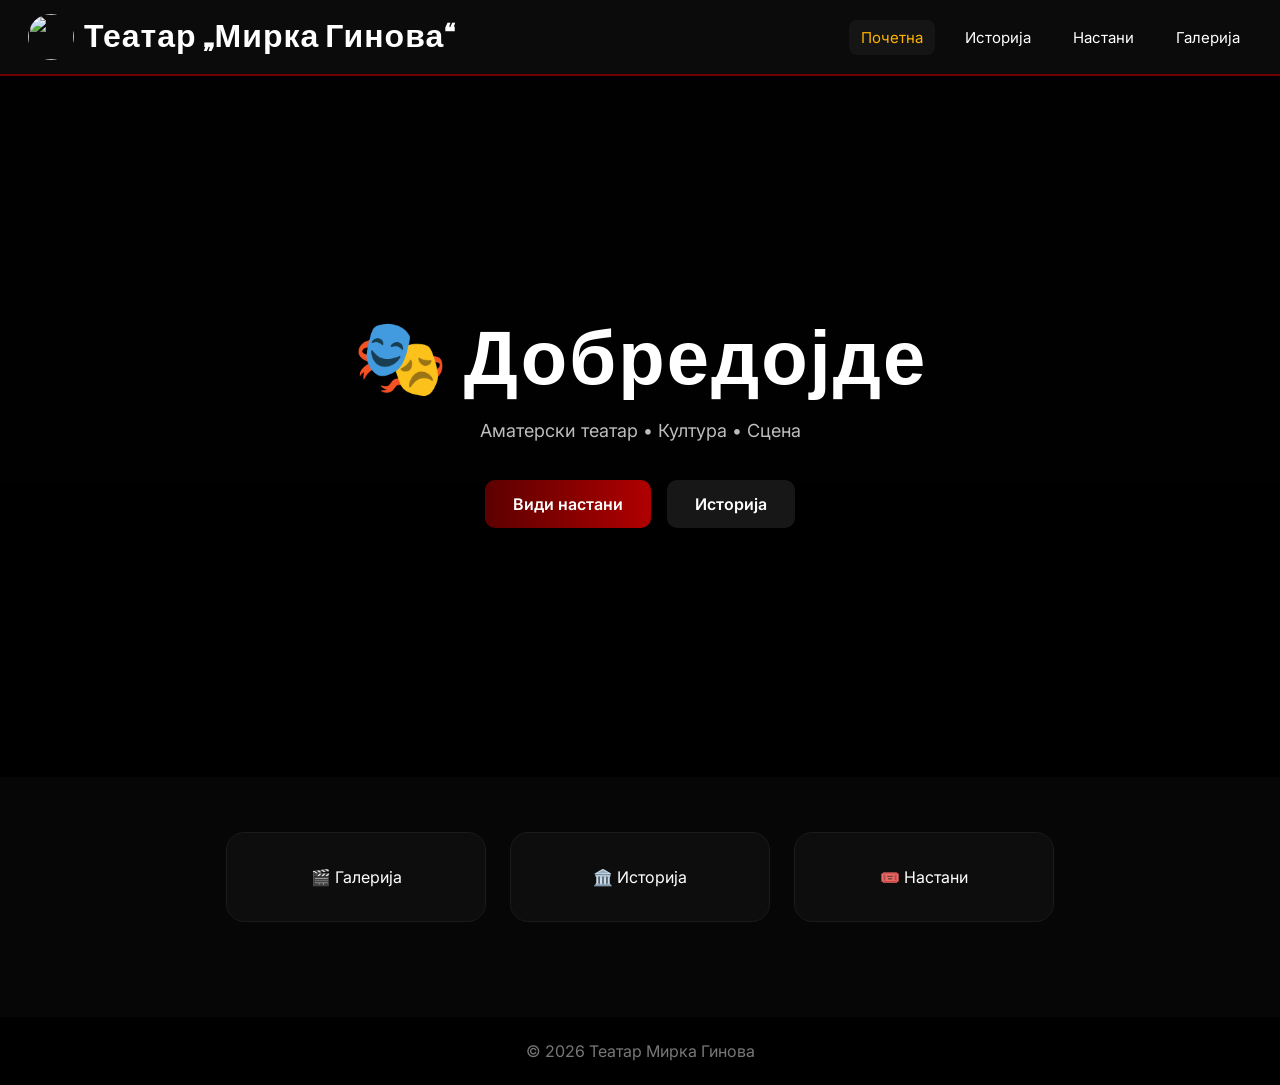
==== index.html @ 69c826cd "added favicon" ====
<!DOCTYPE html>
<html lang="mk">
<head>
<meta charset="UTF-8">
<meta name="viewport" content="width=device-width, initial-scale=1.0">

<title>Театар „Мирка Гинова“</title>

<link rel="icon" href="favicon.ico">

<link href="https://fonts.googleapis.com/css2?family=Bebas+Neue&family=Inter:wght@300;400;600;700&display=swap&subset=cyrillic" rel="stylesheet">

<link rel="stylesheet" href="style.css">
</head>

<body>

<!-- CURTAIN -->
<div class="curtain">
  <div class="curtain-top"></div>
  <div class="curtain-left"></div>
  <div class="curtain-right"></div>
</div>

<!-- NAVBAR -->
<header class="navbar">

<div class="logo">
<img src="https://encrypted-tbn0.gstatic.com/images?q=tbn:ANd9GcRPy3yxMBMo8drAe4vYuM9fNyiMT8QwUuF4Uw&s">
<h1>Театар „Мирка Гинова“</h1>
</div>

<nav>
<a href="index.html" class="active">Почетна</a>
<a href="history.html">Историја</a>
<a href="events.html">Настани</a>
<a href="gallery.html">Галерија</a>
</nav>

</header>

<!-- HERO -->
<section class="hero">
<div class="overlay">
<h2>🎭 Добредојде</h2>
<p>Аматерски театар • Култура • Сцена</p>

<div class="hero-buttons">
<a class="btn" href="events.html">Види настани</a>
<a class="btn secondary" href="history.html">Историја</a>
</div>

</div>
</section>

<!-- CARDS -->
<section class="cards">

<div class="card" onclick="location.href='gallery.html'">🎬 Галерија</div>
<div class="card" onclick="location.href='history.html'">🏛️ Историја</div>
<div class="card" onclick="location.href='events.html'">🎟️ Настани</div>

</section>

<footer>
<p>© 2026 Театар Мирка Гинова</p>
</footer>

</body>
</html>
---- style.css ----
/* =========================
   RESET
========================= */
*{
  margin:0;
  padding:0;
  box-sizing:border-box;
}

html{
  scroll-behavior:smooth;
}

/* =========================
   BODY
========================= */
body{
  font-family:'Inter',sans-serif;
  background:#060606;
  color:white;
  padding-top:75px;
  overflow-x:hidden;

  opacity:0;
  animation:fadeIn .4s forwards;
}

@keyframes fadeIn{
  to{
    opacity:1;
  }
}

/* =========================
   NAVBAR
========================= */
.navbar{
  position:fixed;
  top:0;
  left:0;

  width:100%;
  z-index:1000;

  display:flex;
  justify-content:space-between;
  align-items:center;

  padding:14px 28px;

  background:#0b0b0b;
  border-bottom:2px solid #6f0000;

  backdrop-filter:blur(10px);
}

.logo{
  display:flex;
  align-items:center;
  gap:10px;
}

.logo img{
  width:46px;
  height:46px;
  border-radius:50%;
  object-fit:cover;
}

.logo h1{
  font-family:'Bebas Neue',sans-serif;
  font-size:32px;
  letter-spacing:1px;
}

/* NAV LINKS */
nav{
  display:flex;
  align-items:center;
  gap:18px;
}

nav a{
  color:white;
  text-decoration:none;
  font-size:15px;
  padding:8px 12px;
  border-radius:8px;
  transition:.3s;
}

nav a:hover,
nav a.active{
  background:#151515;
  color:#ffb300;
}

/* =========================
   HERO
========================= */
.hero{
  min-height:78vh;

  background:
  linear-gradient(rgba(0,0,0,.78),rgba(0,0,0,.88)),
  url('https://images.unsplash.com/photo-1507924538820-ede94a04019d')
  center/cover no-repeat;

  display:flex;
  justify-content:center;
  align-items:center;

  padding:20px;
}

.overlay{
  text-align:center;
  width:100%;
  max-width:900px;
}

.overlay h2{
  font-family:'Bebas Neue',sans-serif;
  font-size:76px;
  letter-spacing:2px;
  line-height:1;
}

.overlay p{
  margin-top:16px;
  font-size:18px;
  color:#bdbdbd;
  line-height:1.7;
}

/* =========================
   BUTTONS
========================= */
.hero-buttons{
  margin-top:34px;

  display:flex;
  justify-content:center;
  flex-wrap:wrap;
  gap:16px;
}

.btn{
  background:linear-gradient(90deg,#5c0000,#b00000);
  padding:14px 28px;

  color:white;
  text-decoration:none;
  font-weight:600;

  border-radius:10px;

  transition:.3s;
}

.btn:hover{
  transform:translateY(-2px);
  box-shadow:0 0 25px rgba(255,0,0,.2);
}

.btn.secondary{
  background:#171717;
}

/* =========================
   CARDS
========================= */
.cards{
  display:flex;
  justify-content:center;
  flex-wrap:wrap;

  gap:24px;

  padding:55px 30px;
}

.card{
  background:#0d0d0d;

  width:260px;
  padding:34px 28px;

  border-radius:18px;

  text-align:center;

  border:1px solid #1b1b1b;

  transition:.3s;
  cursor:pointer;
}

.card:hover{
  transform:translateY(-5px);
  border-color:#6f0000;
  box-shadow:0 0 25px rgba(255,0,0,.08);
}

.card h3{
  font-size:24px;
  margin-bottom:12px;
}

.card p{
  color:#aaa;
  line-height:1.6;
}

/* =========================
   HISTORY
========================= */
.history{
  padding:50px 28px;

  display:flex;
  flex-direction:column;
  gap:28px;
}

.history-block{
  background:#0d0d0d;

  padding:30px;

  border-left:4px solid #6f0000;
  border-radius:16px;
}

.history-block h2{
  font-family:'Bebas Neue',sans-serif;
  font-size:40px;

  margin-bottom:16px;
}

.history-block p{
  color:#c2c2c2;
  line-height:1.9;
  font-size:17px;
}

/* =========================
   EVENTS
========================= */
.events-grid{
  display:flex;
  flex-direction:column;

  gap:26px;

  padding:40px 28px;
}

.event-card{
  background:linear-gradient(135deg,#111,#050505);

  padding:38px;

  border-radius:20px;

  border-left:5px solid #6f0000;

  position:relative;
  overflow:hidden;

  transition:.3s;
}

.event-card:hover{
  transform:translateY(-3px);
  border-left:5px solid #ffb300;
}

.event-card h3{
  font-family:'Bebas Neue',sans-serif;
  font-size:48px;
  letter-spacing:1px;
}

.event-date{
  margin-top:10px;
  color:#ffb300;
}

.price{
  margin-top:16px;
  font-size:22px;
  color:#ffb300;
}

.event-card button{
  margin-top:22px;

  background:linear-gradient(90deg,#5c0000,#b00000);

  border:none;
  border-radius:10px;

  padding:14px 26px;

  color:white;
  cursor:pointer;

  transition:.3s;
}

.event-card button:hover{
  transform:scale(1.03);
}

/* =========================
   GALLERY
========================= */
.gallery-title{
  padding:30px 28px 10px;

  font-family:'Bebas Neue',sans-serif;
  font-size:42px;

  color:#ffb300;
}

.gallery{
  display:grid;
  grid-template-columns:repeat(auto-fit,minmax(240px,1fr));

  gap:22px;

  padding:20px 28px 50px;
}

.photo{
  position:relative;
  overflow:hidden;
  border-radius:16px;
}

.photo img{
  width:100%;
  height:260px;

  object-fit:cover;

  transition:.4s;

  filter:brightness(.82);
}

.photo:hover img{
  transform:scale(1.08);
  filter:brightness(.6);
}

.photo p{
  position:absolute;
  bottom:12px;
  left:12px;

  background:rgba(0,0,0,.7);

  padding:6px 10px;

  border-radius:8px;

  font-size:13px;
}

/* =========================
   FOOTER
========================= */
footer{
  text-align:center;

  padding:24px;

  background:#000;

  margin-top:40px;

  color:#777;
}

/* =========================
   CURTAIN
========================= */
.curtain{
  position:fixed;
  inset:0;

  width:100%;
  height:100vh;

  z-index:99999;

  pointer-events:none;
}

.curtain-top{
  position:absolute;

  top:0;
  left:0;

  width:100%;
  height:170px;

  background:
  radial-gradient(circle at 10% 0%, #b00000 0%, #3a0000 60%, #120000 100%),
  linear-gradient(to bottom,#500 0%,#150000 100%);

  border-bottom:4px solid #ffb300;

  animation:topCurtain 5s ease forwards;
}

.curtain-left,
.curtain-right{
  position:absolute;

  top:0;

  width:50%;
  height:100%;

  background:
  repeating-linear-gradient(
    90deg,
    #2a0000 0px,
    #5c0000 30px,
    #8b0000 60px,
    #3a0000 90px
  );
}

.curtain-left{
  left:0;
  animation:openLeft 4.5s ease forwards;
}

.curtain-right{
  right:0;
  animation:openRight 4.5s ease forwards;
}

@keyframes openLeft{
  0%{
    transform:translateX(0);
  }

  100%{
    transform:translateX(-100%);
  }
}

@keyframes openRight{
  0%{
    transform:translateX(0);
  }

  100%{
    transform:translateX(100%);
  }
}

@keyframes topCurtain{
  0%{
    transform:translateY(0);
  }

  100%{
    transform:translateY(-120%);
  }
}

/* =========================
   MOBILE RESPONSIVE
========================= */
@media(max-width:768px){

  body{
    padding-top:125px;
  }

  /* NAVBAR */
  .navbar{
    flex-direction:column;
    gap:10px;

    padding:12px;
  }

  .logo{
    gap:8px;
  }

  .logo img{
    width:40px;
    height:40px;
  }

  .logo h1{
    font-size:24px;
  }

  nav{
    width:100%;

    display:flex;
    justify-content:center;
    align-items:center;

    gap:6px;

    overflow-x:auto;

    padding-bottom:3px;
  }

  nav::-webkit-scrollbar{
    display:none;
  }

  nav a{
    font-size:11px;

    padding:7px 10px;

    background:#111;

    border-radius:7px;

    white-space:nowrap;

    flex-shrink:0;
  }

  /* HERO */
  .hero{
    min-height:65vh;
    padding:20px;
  }

  .overlay h2{
    font-size:44px;
    line-height:1.05;
  }

  .overlay p{
    font-size:14px;
    line-height:1.7;
  }

  /* BUTTONS */
  .hero-buttons{
    flex-direction:column;
    align-items:center;
    gap:12px;
  }

  .btn{
    width:210px;
    text-align:center;
    padding:13px;
  }

  /* CARDS */
  .cards{
    flex-direction:column;
    align-items:center;

    padding:28px 18px;

    gap:18px;
  }

  .card{
    width:100%;
    max-width:330px;

    padding:26px;
  }

  /* HISTORY */
  .history{
    padding:20px;
    gap:20px;
  }

  .history-block{
    padding:22px;
  }

  .history-block h2{
    font-size:28px;
    line-height:1.1;
  }

  .history-block p{
    font-size:15px;
    line-height:1.8;
  }

  /* EVENTS */
  .events-grid{
    padding:20px;
    gap:20px;
  }

  .event-card{
    padding:26px 22px;
  }

  .event-card h3{
    font-size:34px;
    line-height:1;
  }

  .event-card button{
    width:100%;
  }

  /* GALLERY */
  .gallery-title{
    font-size:30px;
    text-align:center;
  }

  .gallery{
    grid-template-columns:repeat(2,1fr);

    padding:18px;

    gap:12px;
  }

  .photo img{
    height:150px;
  }

  /* REMOVE CURTAIN ON MOBILE */
  .curtain{
    display:none;
  }

  footer{
    font-size:13px;
    padding:18px;
  }
}
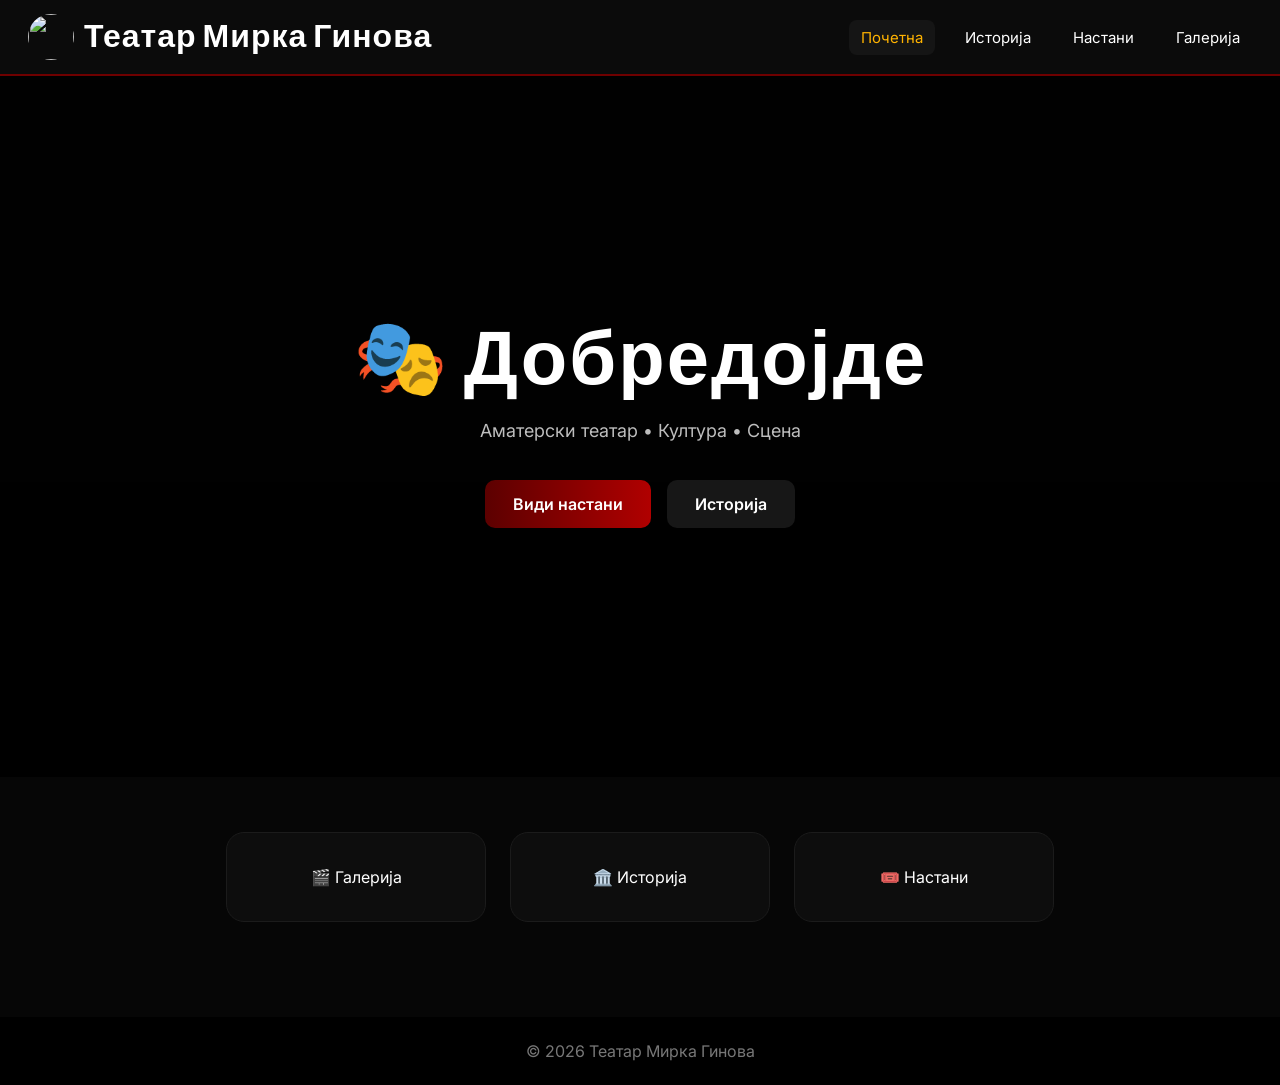
==== commit bcd673b1: "SEO optimization" ====
--- a/index.html
+++ b/index.html
@@ -4,9 +4,11 @@
 <meta charset="UTF-8">
 <meta name="viewport" content="width=device-width, initial-scale=1.0">
 
-<title>Театар „Мирка Гинова“</title>
+<title>Театар Мирка Гинова | Официјален вебсајт</title>
 
-<link rel="icon" href="favicon.ico">
+<meta name="description" content="Официјален вебсајт на Театар Мирка Гинова. Настани, историја, галерија и културни активности.">
+
+<link rel="icon" type="image/x-icon" href="favicon.ico">
 
 <link href="https://fonts.googleapis.com/css2?family=Bebas+Neue&family=Inter:wght@300;400;600;700&display=swap&subset=cyrillic" rel="stylesheet">
 
@@ -27,7 +29,7 @@
 
 <div class="logo">
 <img src="https://encrypted-tbn0.gstatic.com/images?q=tbn:ANd9GcRPy3yxMBMo8drAe4vYuM9fNyiMT8QwUuF4Uw&s">
-<h1>Театар „Мирка Гинова“</h1>
+<h1>Театар Мирка Гинова</h1>
 </div>
 
 <nav>
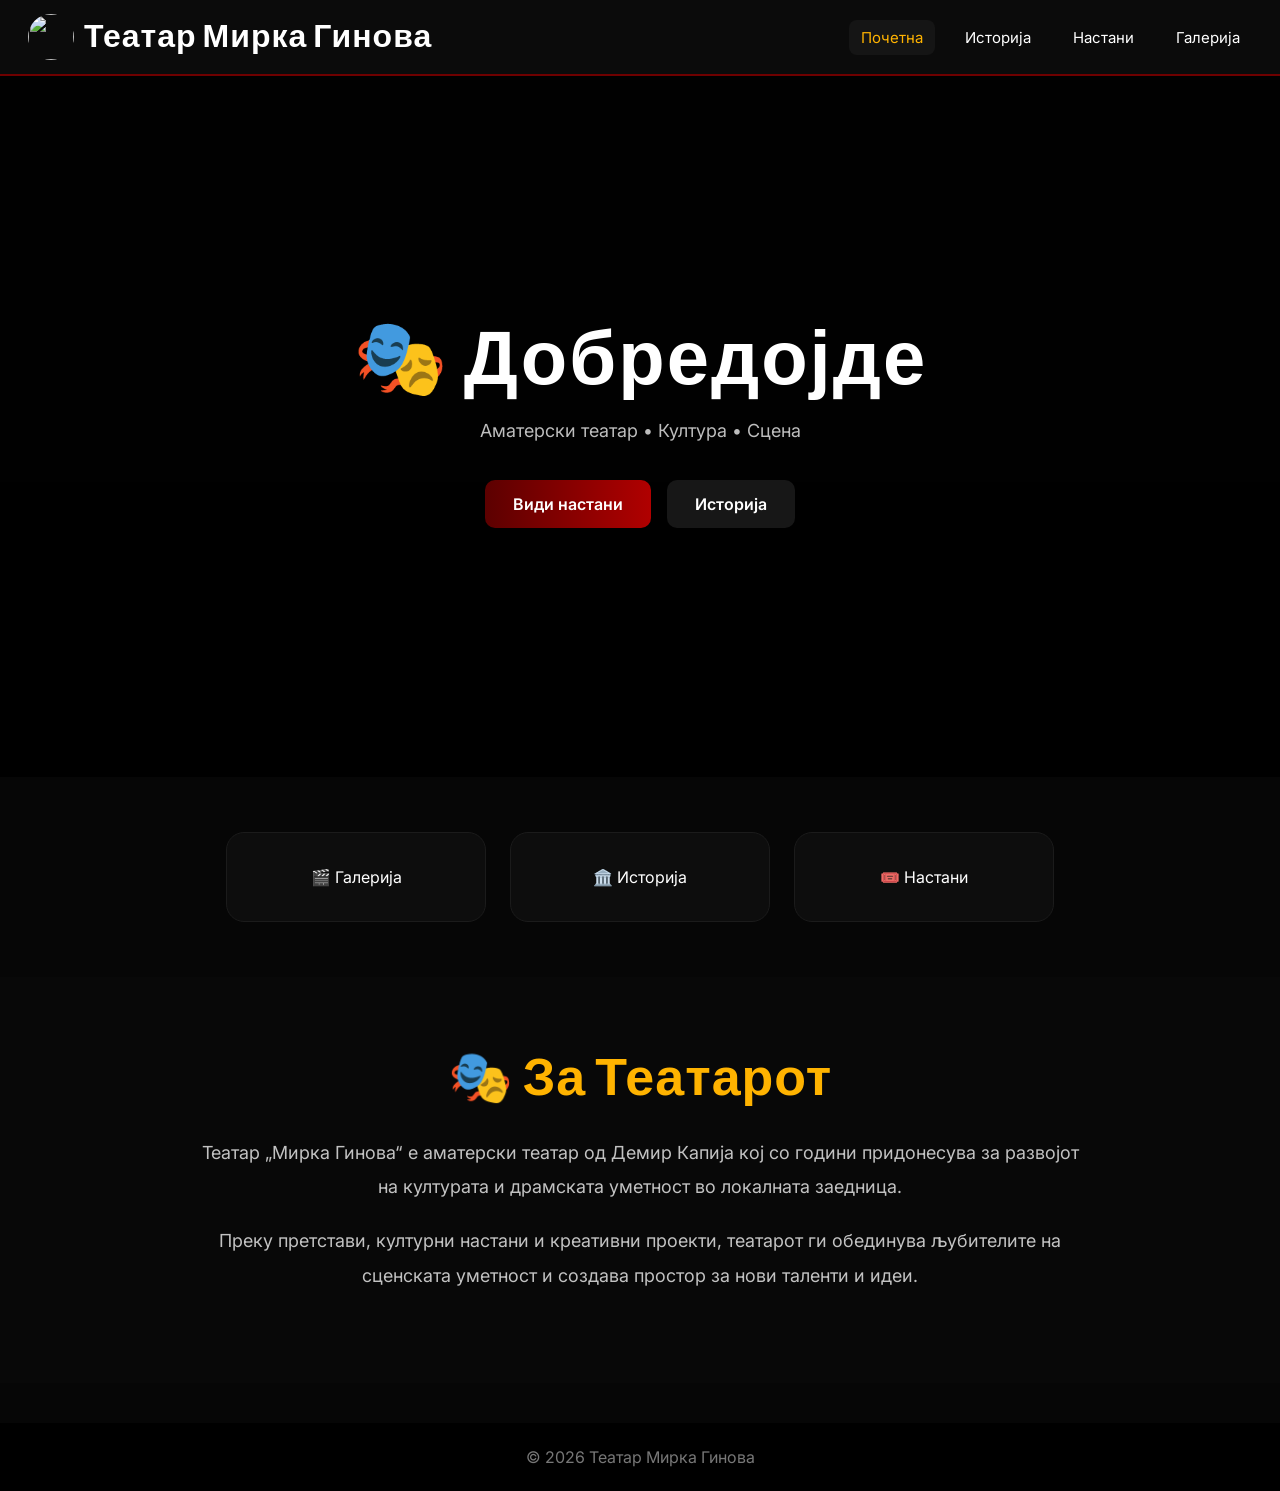
==== commit bae72a6d: "Add About section to homepage" ====
--- a/index.html
+++ b/index.html
@@ -63,6 +63,25 @@
 <div class="card" onclick="location.href='events.html'">🎟️ Настани</div>
 
 </section>
+<section class="about">
+  <div class="about-container">
+
+    <h2>🎭 За Театарот</h2>
+
+    <p>
+      Театар „Мирка Гинова“ е аматерски театар од Демир Капија
+      кој со години придонесува за развојот на културата и
+      драмската уметност во локалната заедница.
+    </p>
+
+    <p>
+      Преку претстави, културни настани и креативни проекти,
+      театарот ги обединува љубителите на сценската уметност
+      и создава простор за нови таленти и идеи.
+    </p>
+
+  </div>
+</section>
 
 <footer>
 <p>© 2026 Театар Мирка Гинова</p>
--- a/style.css
+++ b/style.css
@@ -370,7 +370,35 @@
 
   font-size:13px;
 }
-
+/* =========================
+   ABOUT
+========================= */
+
+.about{
+  padding:70px 30px;
+  background:#080808;
+}
+
+.about-container{
+  max-width:900px;
+  margin:auto;
+  text-align:center;
+}
+
+.about h2{
+  font-family:'Bebas Neue',sans-serif;
+  font-size:52px;
+  color:#ffb300;
+  margin-bottom:25px;
+  letter-spacing:1px;
+}
+
+.about p{
+  color:#c2c2c2;
+  font-size:18px;
+  line-height:1.9;
+  margin-bottom:20px;
+}
 /* =========================
    FOOTER
 ========================= */
@@ -585,7 +613,18 @@
 
     padding:26px;
   }
-
+  /* ABOUT */
+  .about{
+    padding:50px 20px;
+  }
+
+  .about h2{
+    font-size:34px;
+  }
+
+  .about p{
+    font-size:15px;
+  }
   /* HISTORY */
   .history{
     padding:20px;
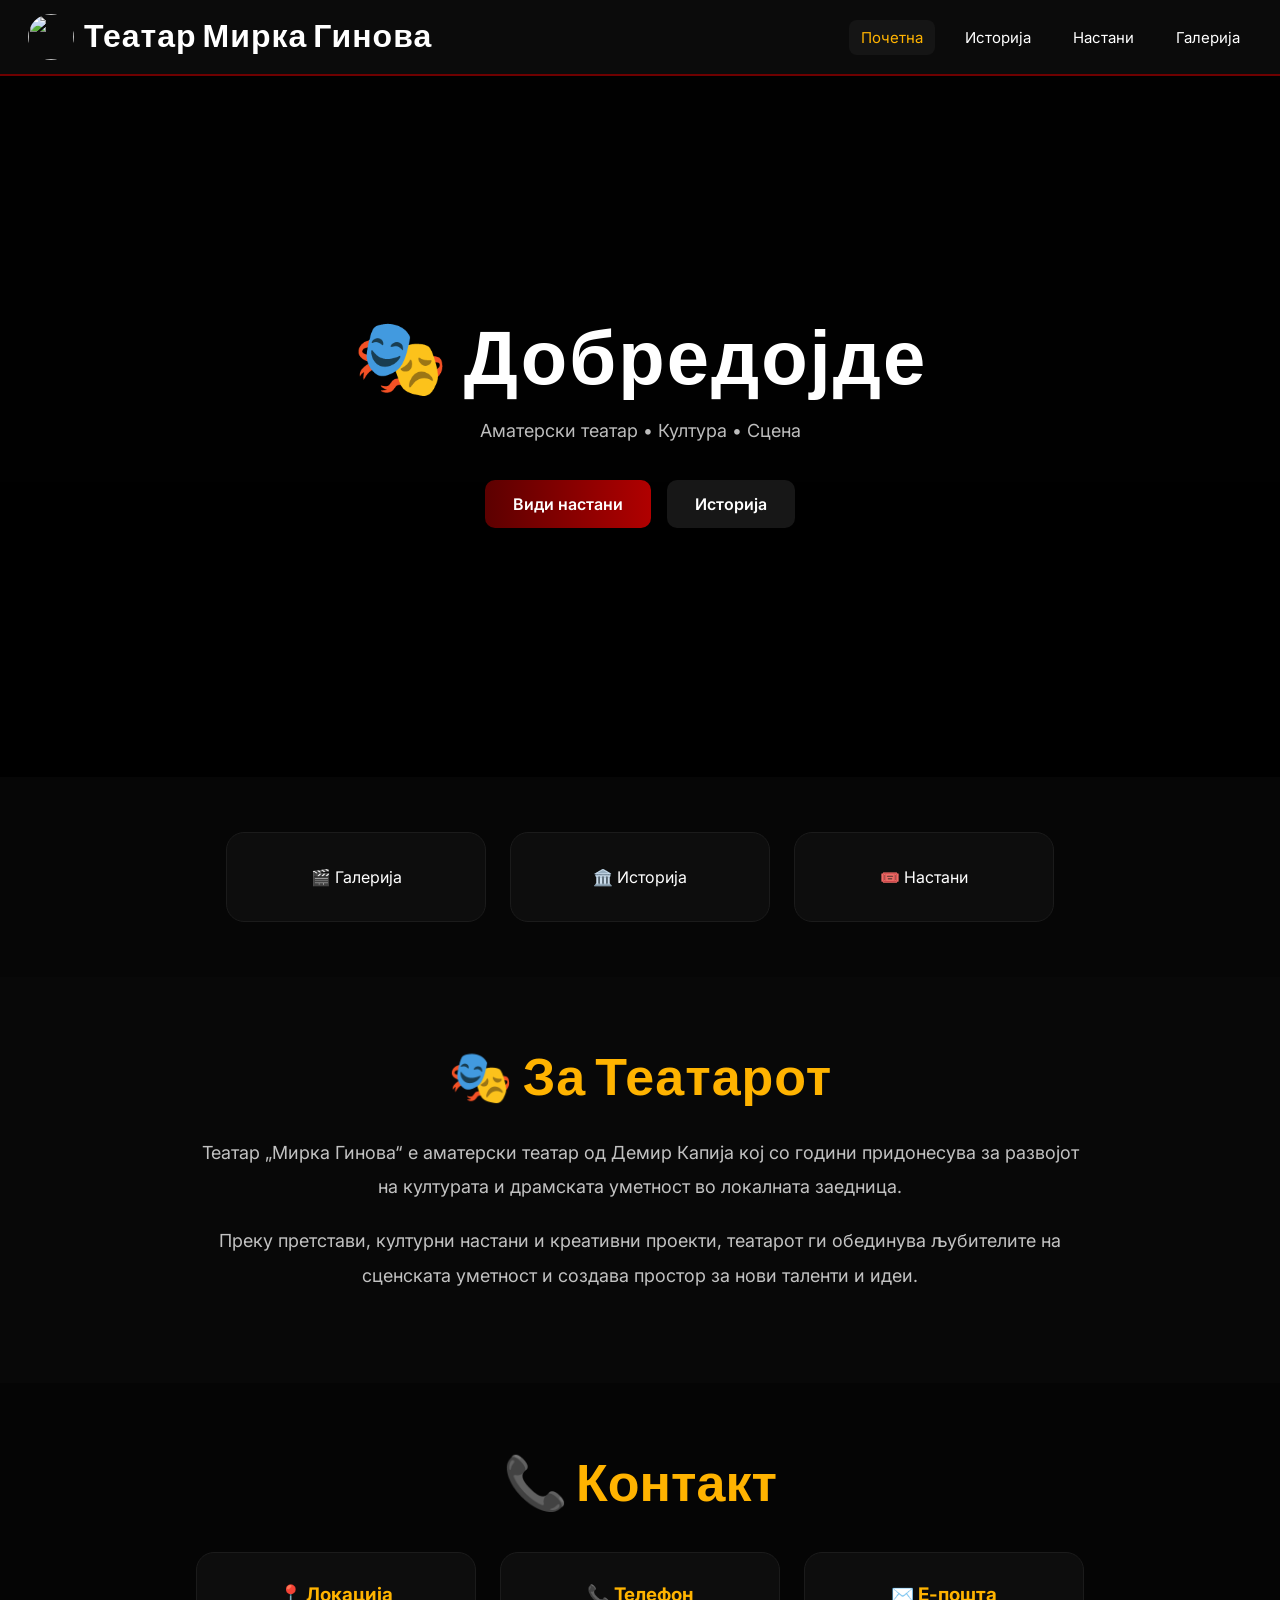
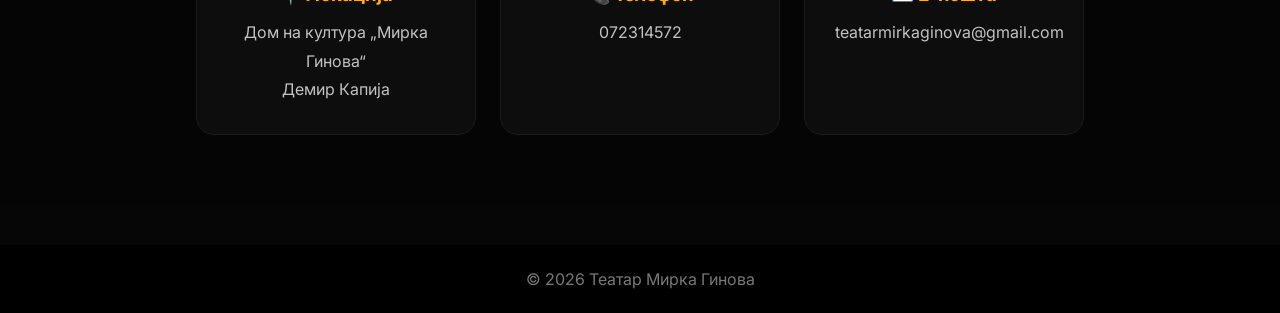
==== commit 8986067a: "Add contact section" ====
--- a/index.html
+++ b/index.html
@@ -83,6 +83,32 @@
   </div>
 </section>
 
+<section class="contact">
+
+  <h2>📞 Контакт</h2>
+
+  <div class="contact-grid">
+
+    <div class="contact-card">
+      <h3>📍 Локација</h3>
+      <p>Дом на култура „Мирка Гинова“<br>Демир Капија</p>
+    </div>
+
+    <div class="contact-card">
+      <h3>📞 Телефон</h3>
+      <p>072314572
+      </p>
+    </div>
+
+    <div class="contact-card">
+      <h3>✉️ Е-пошта</h3>
+      <p>teatarmirkaginova@gmail.com</p>
+    </div>
+
+  </div>
+
+</section>
+
 <footer>
 <p>© 2026 Театар Мирка Гинова</p>
 </footer>
--- a/style.css
+++ b/style.css
@@ -398,6 +398,57 @@
   font-size:18px;
   line-height:1.9;
   margin-bottom:20px;
+}
+
+/* =========================
+   CONTACT
+========================= */
+
+.contact{
+  padding:70px 30px;
+  background:#050505;
+  text-align:center;
+}
+
+.contact h2{
+  font-family:'Bebas Neue',sans-serif;
+  font-size:52px;
+  color:#ffb300;
+  margin-bottom:35px;
+}
+
+.contact-grid{
+  display:flex;
+  justify-content:center;
+  flex-wrap:wrap;
+  gap:24px;
+}
+
+.contact-card{
+  width:280px;
+  padding:30px;
+
+  background:#0d0d0d;
+
+  border:1px solid #1b1b1b;
+  border-radius:18px;
+
+  transition:.3s;
+}
+
+.contact-card:hover{
+  transform:translateY(-5px);
+  border-color:#6f0000;
+}
+
+.contact-card h3{
+  margin-bottom:12px;
+  color:#ffb300;
+}
+
+.contact-card p{
+  color:#c2c2c2;
+  line-height:1.8;
 }
 /* =========================
    FOOTER
@@ -625,6 +676,20 @@
   .about p{
     font-size:15px;
   }
+    /* CONTACT */
+
+  .contact{
+    padding:50px 20px;
+  }
+
+  .contact h2{
+    font-size:34px;
+  }
+
+  .contact-card{
+    width:100%;
+    max-width:330px;
+  }
   /* HISTORY */
   .history{
     padding:20px;
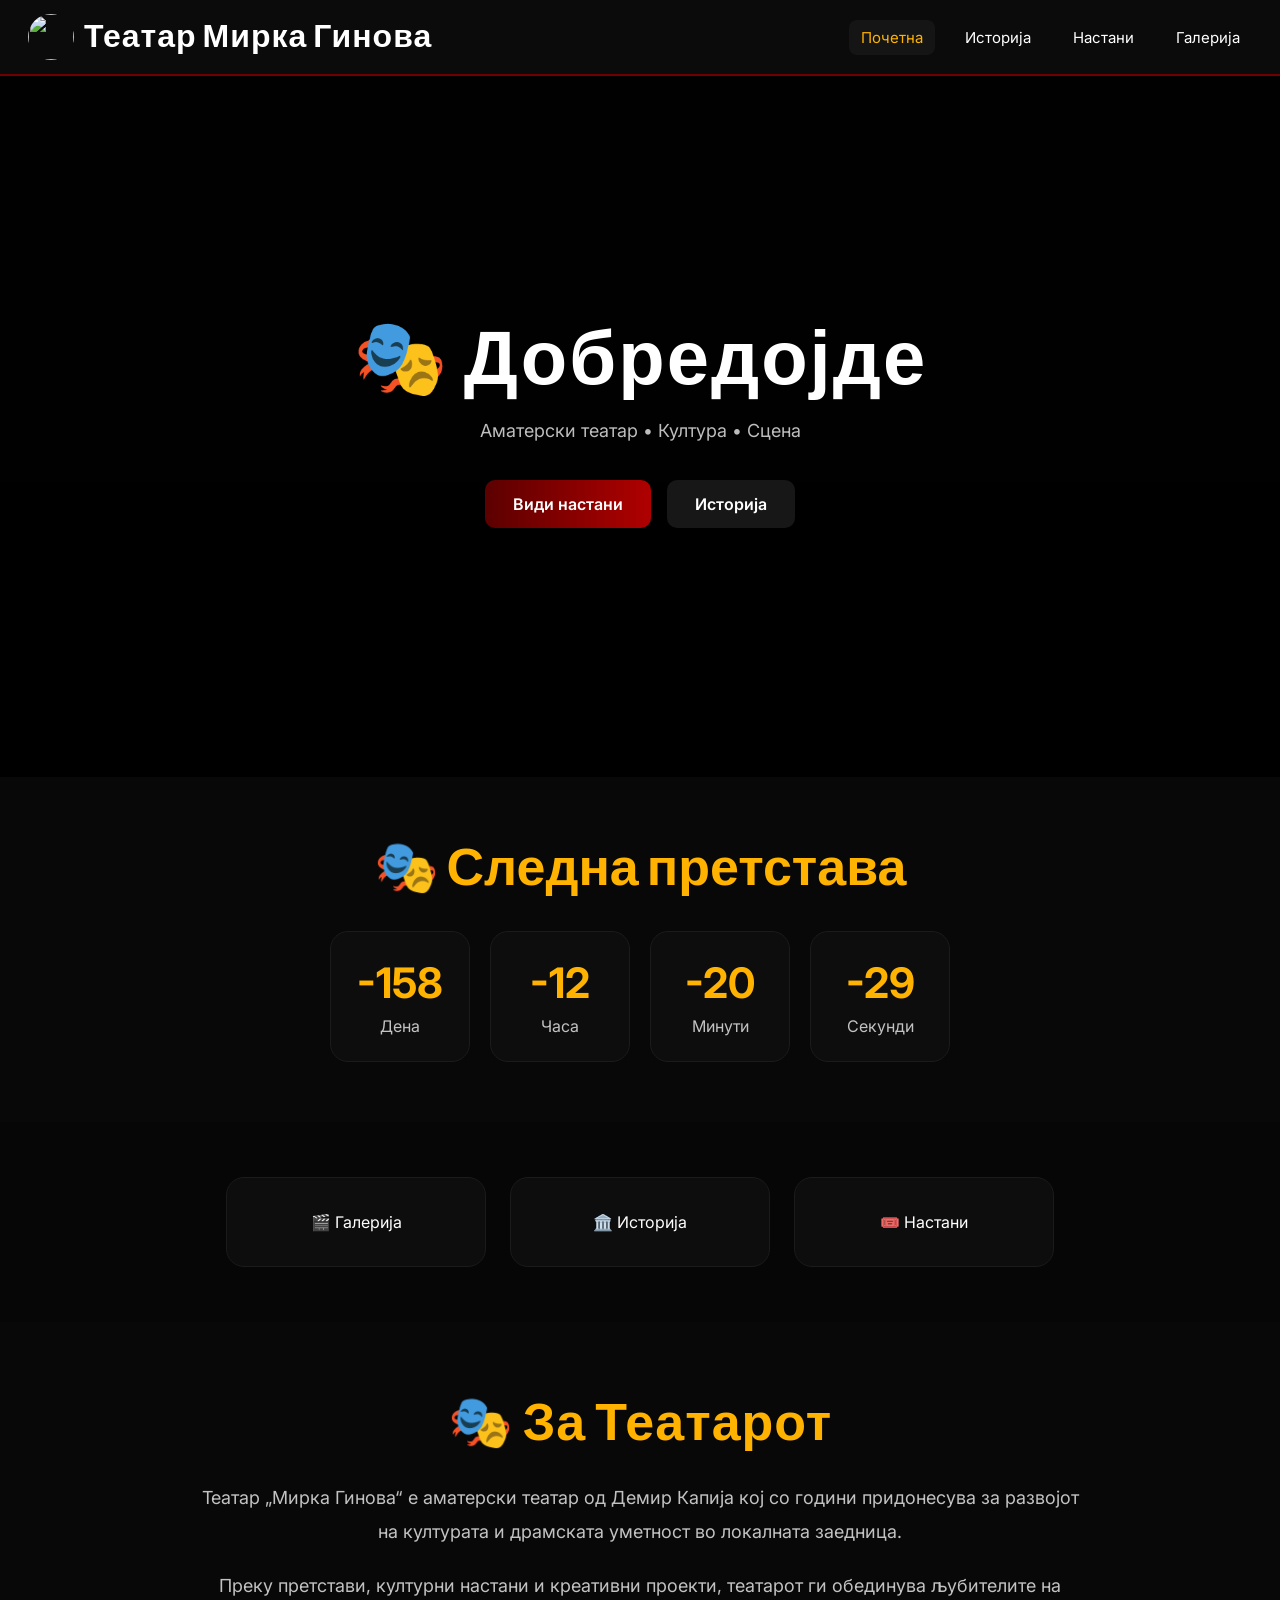
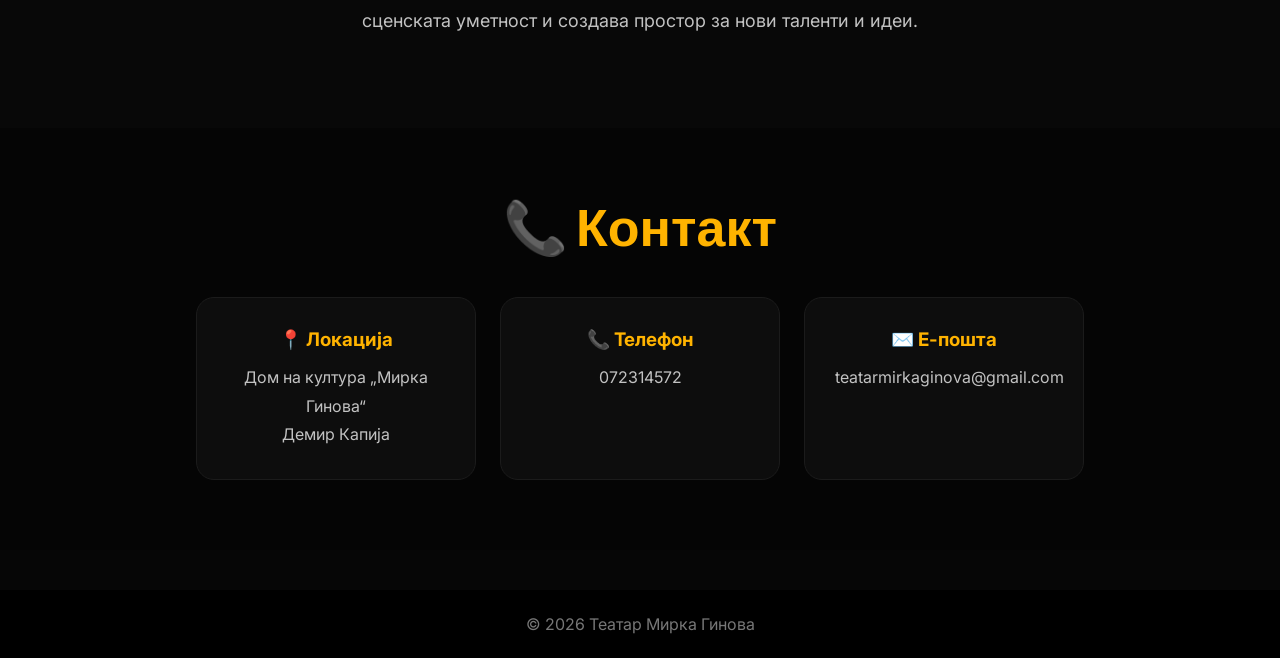
==== commit ed612329: "Add countdown section" ====
--- a/index.html
+++ b/index.html
@@ -54,6 +54,56 @@
 
 </div>
 </section>
+<section class="countdown-section">
+
+  <h2>🎭 Следна претстава</h2>
+
+  <div class="countdown">
+
+    <div class="time-box">
+      <span id="days">00</span>
+      <p>Дена</p>
+    </div>
+
+    <div class="time-box">
+      <span id="hours">00</span>
+      <p>Часа</p>
+    </div>
+
+    <div class="time-box">
+      <span id="minutes">00</span>
+      <p>Минути</p>
+    </div>
+
+    <div class="time-box">
+      <span id="seconds">00</span>
+      <p>Секунди</p>
+    </div>
+
+  </div>
+
+</section>
+
+<script>
+const targetDate = new Date("2026-07-01T20:00:00").getTime();
+
+setInterval(() => {
+
+  const now = new Date().getTime();
+  const distance = targetDate - now;
+
+  const days = Math.floor(distance / (1000 * 60 * 60 * 24));
+  const hours = Math.floor((distance % (1000 * 60 * 60 * 24)) / (1000 * 60 * 60));
+  const minutes = Math.floor((distance % (1000 * 60 * 60)) / (1000 * 60));
+  const seconds = Math.floor((distance % (1000 * 60)) / 1000);
+
+  document.getElementById("days").innerHTML = days;
+  document.getElementById("hours").innerHTML = hours;
+  document.getElementById("minutes").innerHTML = minutes;
+  document.getElementById("seconds").innerHTML = seconds;
+
+}, 1000);
+</script>
 
 <!-- CARDS -->
 <section class="cards">
--- a/style.css
+++ b/style.css
@@ -167,6 +167,51 @@
   background:#171717;
 }
 
+/* =========================
+   COUNTDOWN
+========================= */
+
+.countdown-section{
+  padding:60px 30px;
+  text-align:center;
+  background:#080808;
+}
+
+.countdown-section h2{
+  font-family:'Bebas Neue',sans-serif;
+  font-size:52px;
+  color:#ffb300;
+  margin-bottom:30px;
+}
+
+.countdown{
+  display:flex;
+  justify-content:center;
+  flex-wrap:wrap;
+  gap:20px;
+}
+
+.time-box{
+  width:140px;
+  padding:25px;
+
+  background:#0d0d0d;
+
+  border:1px solid #1b1b1b;
+  border-radius:18px;
+}
+
+.time-box span{
+  display:block;
+  font-size:42px;
+  font-weight:700;
+  color:#ffb300;
+}
+
+.time-box p{
+  margin-top:8px;
+  color:#c2c2c2;
+}
 /* =========================
    CARDS
 ========================= */
@@ -664,6 +709,20 @@
 
     padding:26px;
   }
+    /* COUNTDOWN */
+
+  .countdown-section h2{
+    font-size:34px;
+  }
+
+  .time-box{
+    width:120px;
+    padding:20px;
+  }
+
+  .time-box span{
+    font-size:30px;
+  }
   /* ABOUT */
   .about{
     padding:50px 20px;
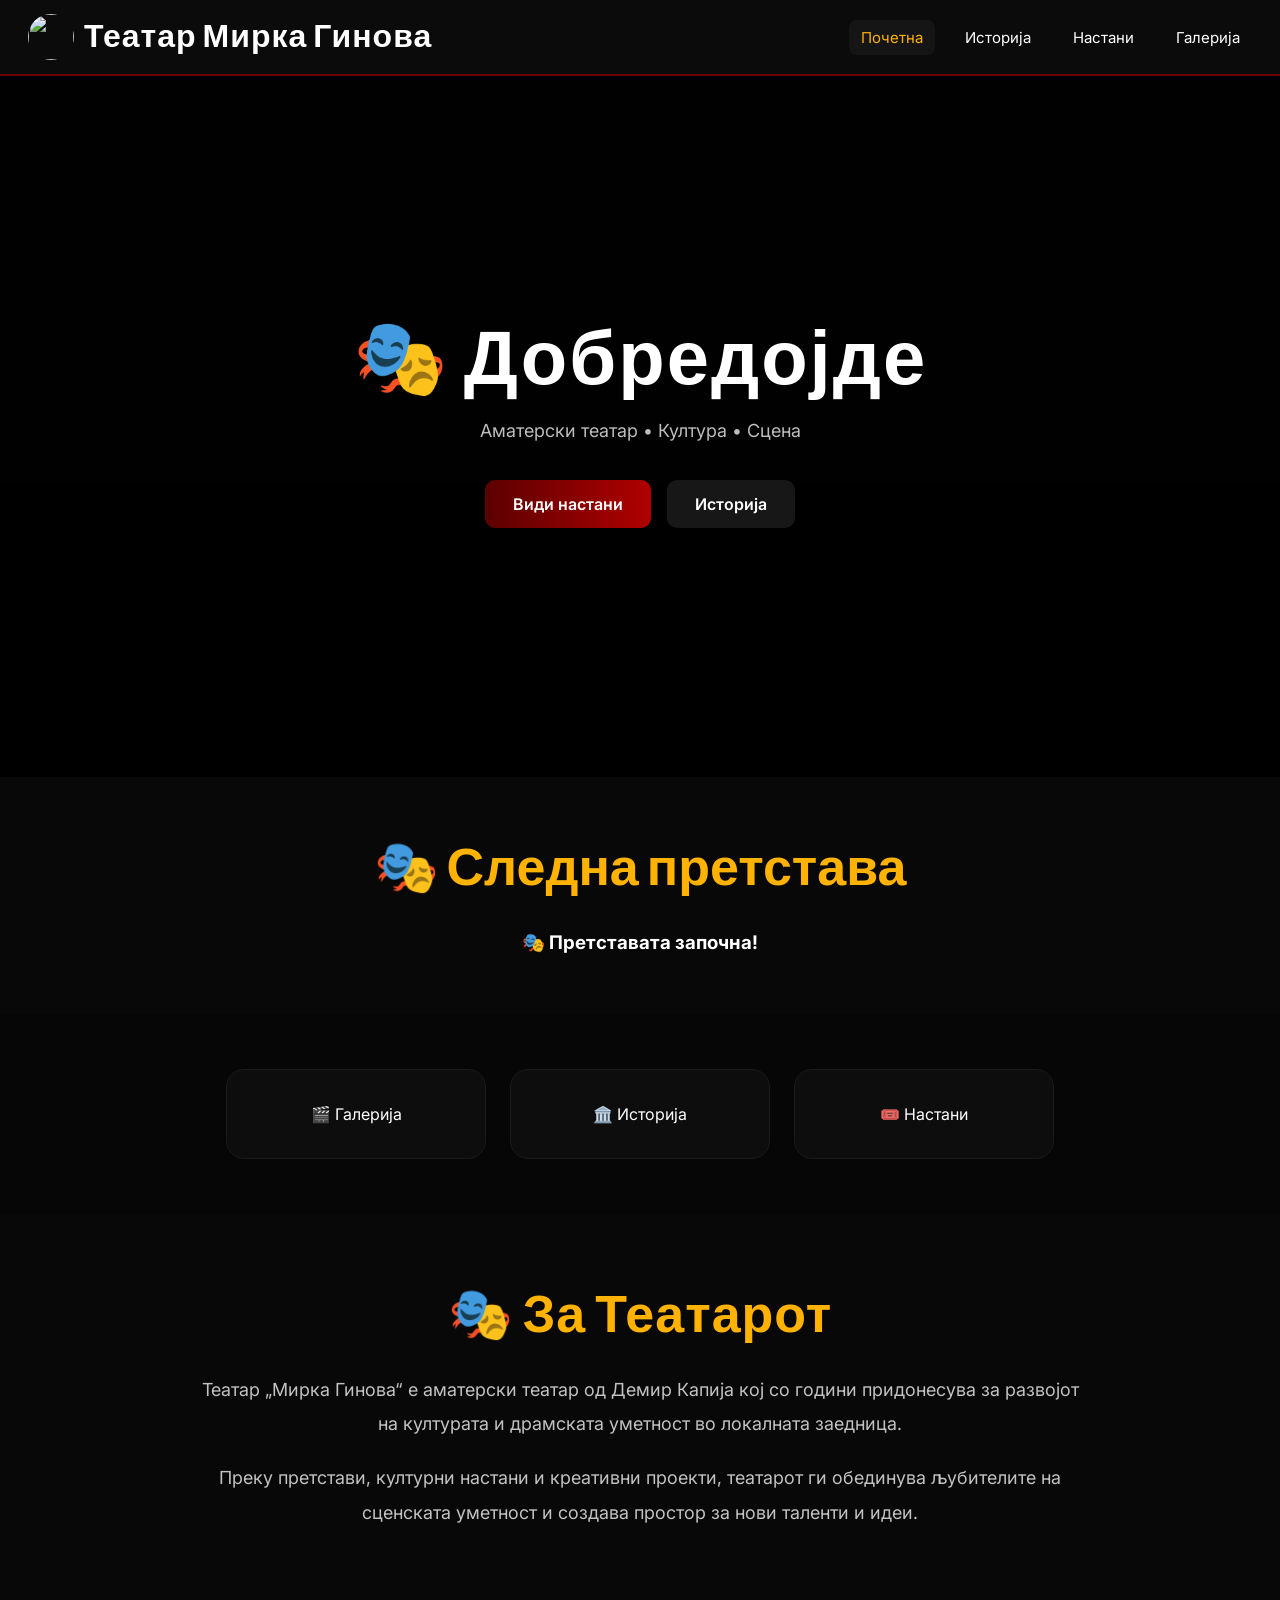
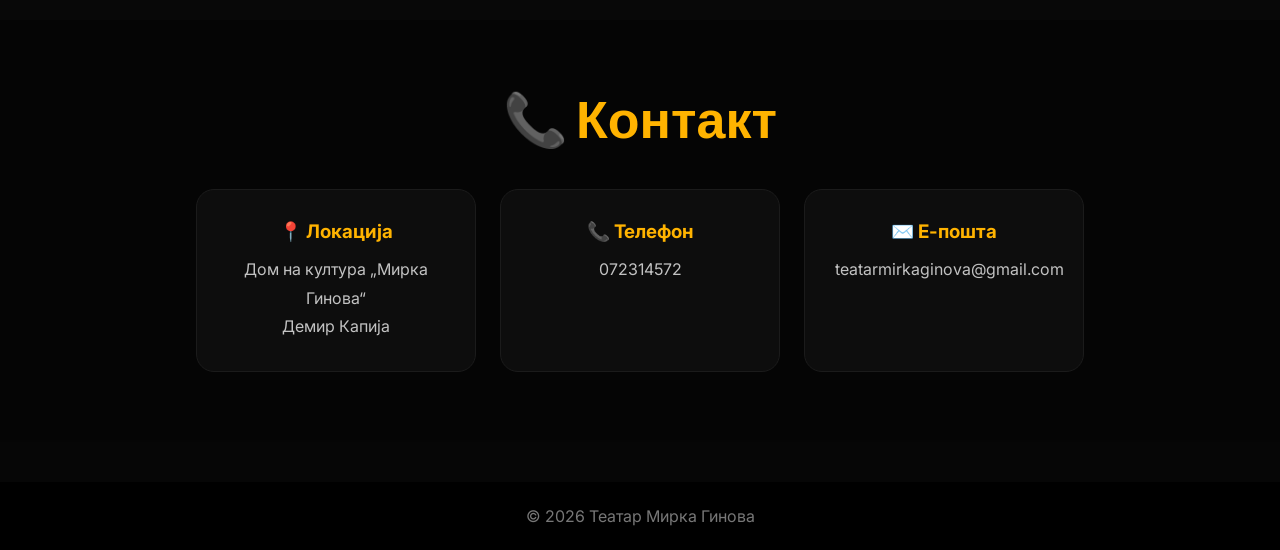
==== commit 88e39622: "Fix countdown session" ====
--- a/index.html
+++ b/index.html
@@ -91,7 +91,14 @@
 
   const now = new Date().getTime();
   const distance = targetDate - now;
+ 
+  if (distance < 0) {
 
+  document.querySelector(".countdown").innerHTML =
+  "<h3>🎭 Претставата започна!</h3>";
+
+  return;
+}
   const days = Math.floor(distance / (1000 * 60 * 60 * 24));
   const hours = Math.floor((distance % (1000 * 60 * 60 * 24)) / (1000 * 60 * 60));
   const minutes = Math.floor((distance % (1000 * 60 * 60)) / (1000 * 60));
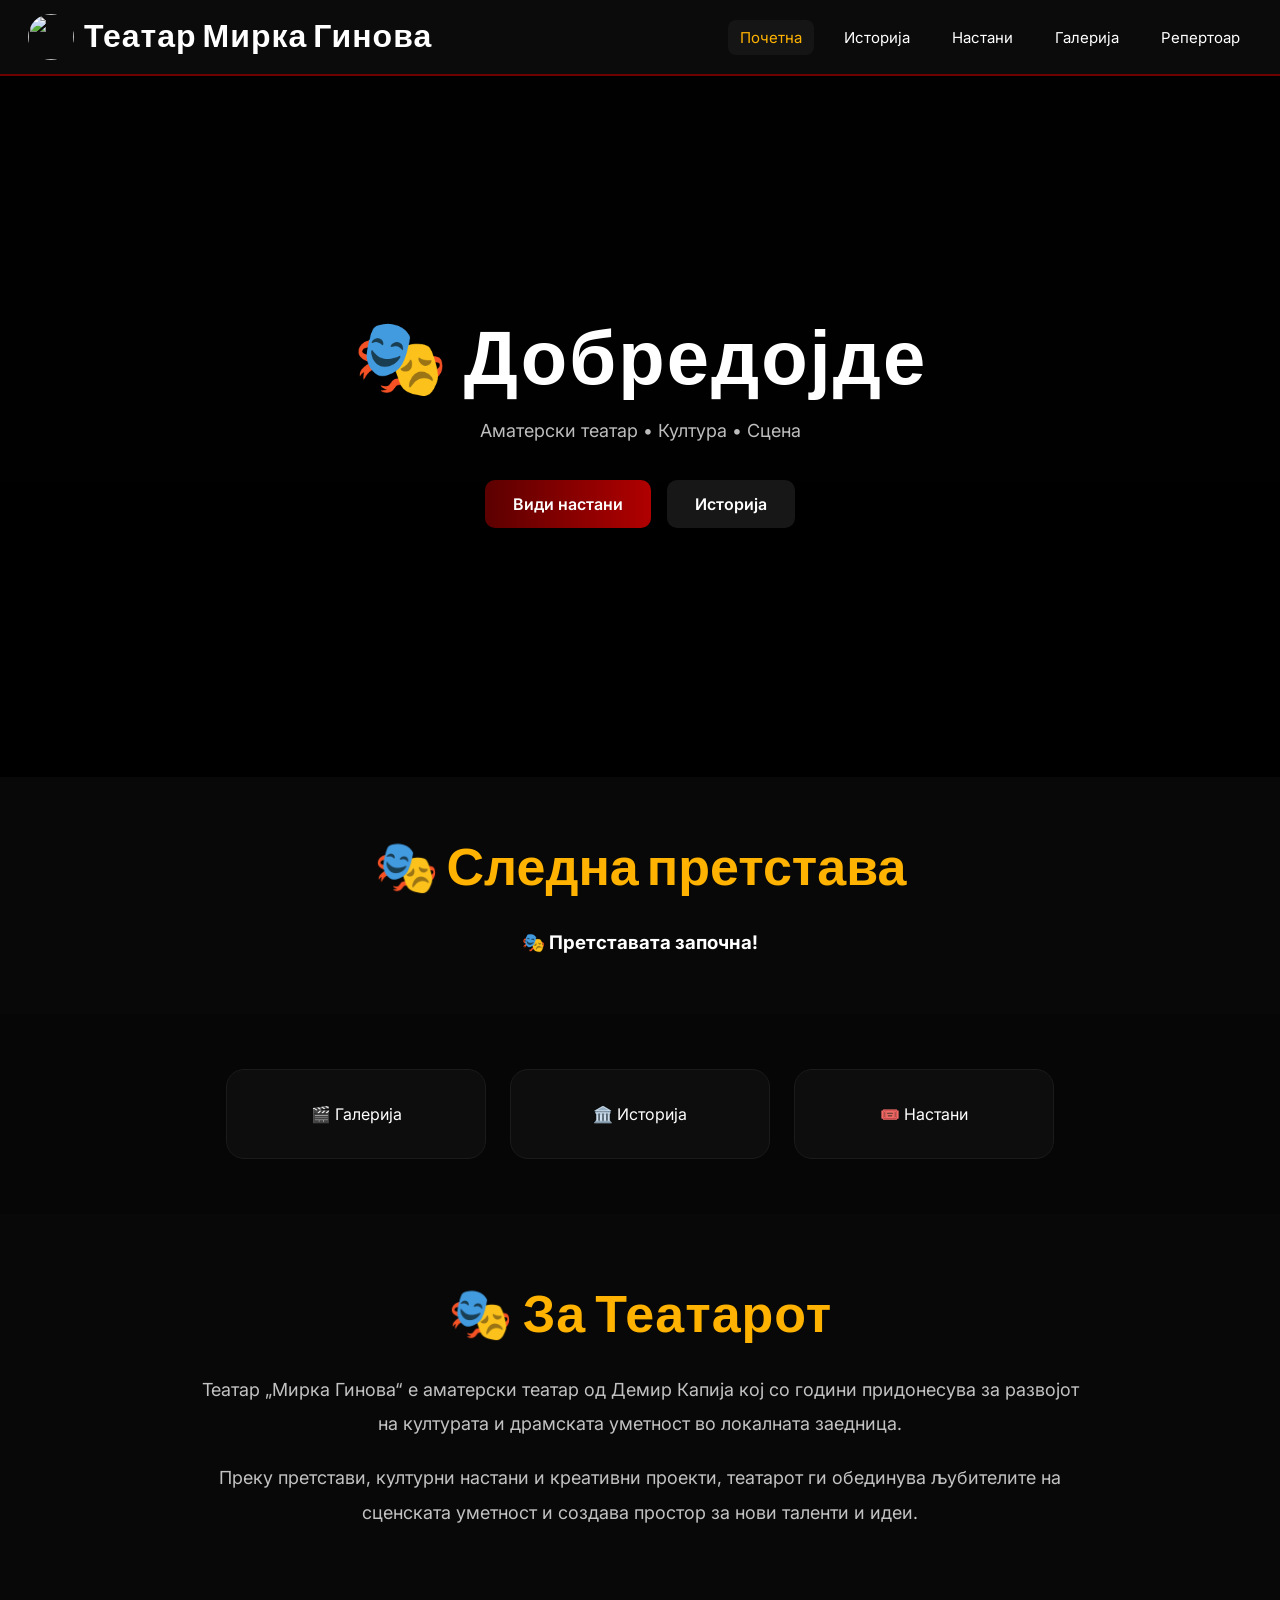
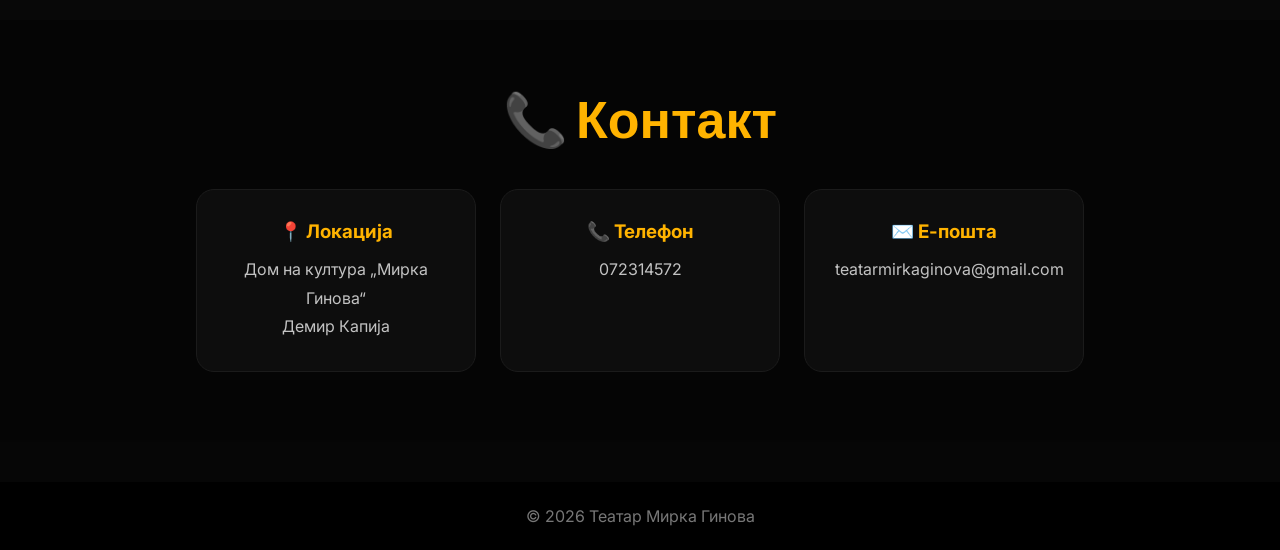
==== commit 611d5c87: "Add repertoire page" ====
--- a/index.html
+++ b/index.html
@@ -37,6 +37,7 @@
 <a href="history.html">Историја</a>
 <a href="events.html">Настани</a>
 <a href="gallery.html">Галерија</a>
+<a href="repertoire.html">Репертоар</a>
 </nav>
 
 </header>
